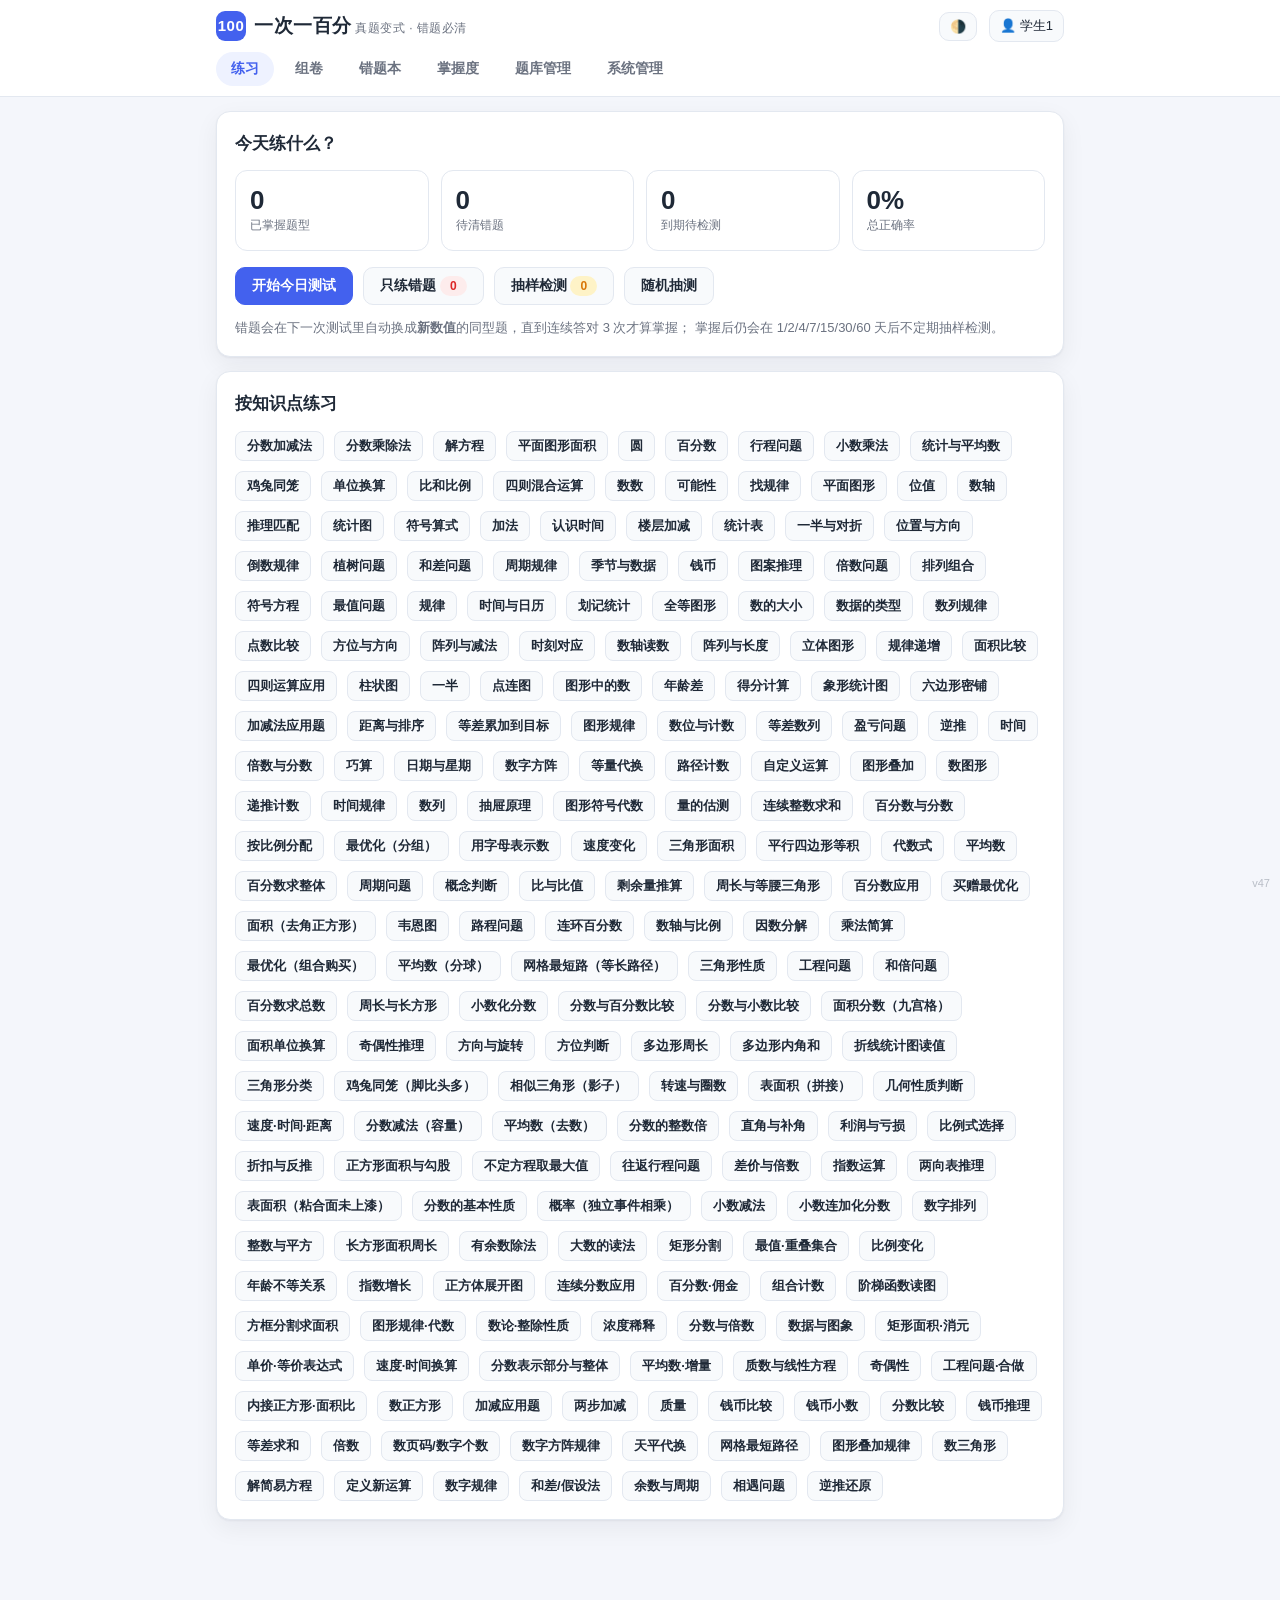
==== index.html @ 098f7a6d "SEAMO错题训练并入 year2数学错题集锦（题号重编 y2wq-17…41）" ====
<!DOCTYPE html>
<html lang="zh-CN" data-theme="light" data-page-node-id="OFaVhF9Np5nEbNMObVmUtT">
<head data-page-node-id="MWLcCZD0G0KjSXNuYNxkWU">
<meta charset="utf-8" data-page-node-id="70XpIUX191wZsXV0q49X1Q">
<meta name="viewport" content="width=device-width, initial-scale=1" data-page-node-id="YOiYPAlVfN2AuKU7HvdbRI">
<title>一次一百分 · 智能练习</title>
<meta name="description" content="真题变式练习：一次一百分，错题自动重练直到完全掌握。" data-page-node-id="g5okAhanJenkZotijUiutE">
<link rel="stylesheet" href="assets/css/style.css?v=34" data-page-node-id="YsWtZzuzABH3sjCBwD4jFR">
</head>
<body data-page-node-id="ZJjBfzddzUbADtt2NuPFm4">

<header class="top" data-page-node-id="2PefMM4KOzeuDDg36AHpd4">
  <div class="top-inner" data-page-node-id="kEPf13MKHE1Qy2r0eWbhqt">
    <div class="brand" data-page-node-id="zGFFP0CjuG8U4jERjOVgZS">
      <span class="logo" data-page-node-id="SEJiED2umHBZrvz08fHtZl">100</span>
      <span data-page-node-id="2bt5jqBZOcQSeHmNYEUVHq">一次一百分<small data-page-node-id="7tGV22JOIyt4ZdniVO7GOt"> 真题变式 · 错题必清</small></span>
    </div>
    <div class="top-spacer" data-page-node-id="bHFlCAcVFb4wV3YQHgIXcW"></div>
    <button class="icon-btn" id="btnTheme" title="切换深浅色" data-page-node-id="ECIeQgUTLL3GfGYqC4PnZW">🌗</button>
    <button class="icon-btn" id="btnWho" title="点击修改姓名" data-page-node-id="UZLjsbv9RUj1yWMvq0Nh3t">👤</button>
  </div>
  <nav class="tabs" id="tabs" data-page-node-id="a810lvbmB2tohHkEAzWesO">
    <button data-view="practice" class="active" data-page-node-id="iDOLlWkJxZDtyvzLDopNng">练习</button>
    <button data-view="paper" data-page-node-id="KLvVzvA29HlvICYXSxRNs1">组卷</button>
    <button data-view="wrong" data-page-node-id="2GCSQhviK67BzfWZl4ogIC">错题本</button>
    <button data-view="stats" data-page-node-id="UF7jD5fe1dqdH1Wpp1zEve">掌握度</button>
    <button data-view="bank" data-page-node-id="bdircwwhSMgdLtBZvHGuYk">题库管理</button>
    <button data-view="manage" data-page-node-id="mgNsysConsoLe0">系统管理</button>
  </nav>
</header>

<div class="wrap" data-page-node-id="0RikpDG4AovCGwfdU1XEB5">

  <!-- ============ 练习 ============ -->
  <section id="view-practice" data-page-node-id="W2IloMb4PppaIZ028GB6L3">
    <div id="pStart" data-page-node-id="t4RR3BddR9yVkqsHCZqYVs">
      <div class="card" data-page-node-id="vmcMkh3Q7LeFWZbAElXJQg">
        <h2 data-page-node-id="5CRtFMzpSwXrlThANVSbC1">今天练什么？</h2>
        <div class="grid" id="pStats" style="margin-bottom:16px" data-page-node-id="OjkVJ97toOGdUFJwEG5PZ1"></div>
        <div class="row" data-page-node-id="LxXpkBKZFqbjMygVoI3MtI">
          <button class="btn primary" data-mode="daily" data-page-node-id="rfgJ8UHSOegx9DjADsCpBA">开始今日测试</button>
          <button class="btn" data-mode="wrong" data-page-node-id="UgKerDjqRicpHcWfMx0XrH">只练错题 <span class="pill wrong" id="wrongCount" data-page-node-id="7nSj1Wizf6Ii6H37ElJJ0y">0</span></button>
          <button class="btn" data-mode="review" data-page-node-id="HZhmFuyg36WXcodokSjEBq">抽样检测 <span class="pill review" id="dueCount" data-page-node-id="YSqxICLe8vDbVw6aHHWBze">0</span></button>
          <button class="btn" data-mode="random" data-page-node-id="ipRvNWIjN5BqSjyOXNuMMG">随机抽测</button>
        </div>
        <p class="small muted" style="margin:12px 0 0" data-page-node-id="p7cD9AOdCMHXPtiTvgKIhZ">
          错题会在下一次测试里自动换成<b data-page-node-id="8yklCOOQCl8dkqRuUDVPuM">新数值</b>的同型题，直到连续答对 <span id="mStreak" data-page-node-id="PvtLmvFyv7qViFM2FZ1FeH">3</span> 次才算掌握；
          掌握后仍会在 1/2/4/7/15/30/60 天后不定期抽样检测。
        </p>
      </div>
      <div class="card" data-page-node-id="OCM4dFztcWp0ltl4xKsGsD">
        <h2 data-page-node-id="fKJbbnUDvtctf5vLVphGLE">按知识点练习</h2>
        <div class="row" id="topicBtns" data-page-node-id="qbgoLGiapdrnHIGFbR3zJL"></div>
      </div>
    </div>

    <div id="pQuiz" class="hidden" data-page-node-id="FQJLnYAqGwVWLKgKm7KwMd">
      <div class="card" data-page-node-id="OXxKHfkZhdQBBoDQ9NCe5T">
        <div class="qhead" data-page-node-id="gqcYwZVrlqadNM23I1fmCF">
          <span class="pill" id="qProgress" data-page-node-id="WXeC1BKOE8ZkXZd7GPVlLR">1 / 10</span>
          <span id="qBadges" data-page-node-id="VKp0JnYxDE8juGo7J2zvLF"></span>
          <span class="spacer" data-page-node-id="yo5ksh7T8RFIBTYGKts5rb"></span>
          <button class="btn sm ghost no-print" id="btnQuit" data-page-node-id="zdJvQunzk3LnFKBZ6VRHqR">结束本轮</button>
        </div>
        <div class="progress-line" style="margin-bottom:14px" data-page-node-id="niqc5dapGQvGzfBmREJf8h"><i id="qBar" data-page-node-id="LOnLiFxevGQJMrqTNppBC7"></i></div>
        <div id="qcard" data-page-node-id="UEbaMXe6vjP2N6Sv9XfKgs"></div>
        <div id="qfb" data-page-node-id="vWVLorfnYwdzUflYTuASum"></div>
      </div>
    </div>

    <div id="pResult" class="hidden" data-page-node-id="0fOjtor10oJcEgYlJmIA8U">
      <div class="card" data-page-node-id="XOB1HO2AIfa07SKzNkEbcz">
        <h2 data-page-node-id="FUuNwbYFxn58l6mp7kQqsJ">本轮成绩</h2>
        <div class="grid" id="rStats" style="margin-bottom:14px" data-page-node-id="TwjtU2kDzc94veVzdyhKU6"></div>
        <div id="rList" data-page-node-id="ohhbAddwtrQZXN4UZXks6X"></div>
        <div class="row" style="margin-top:14px" data-page-node-id="PKH21CGBMGe27HvHnRC4Oo">
          <button class="btn primary" id="btnAgain" data-page-node-id="x1VGSkJwtoGjOLZLD0q7ZX">再来一轮</button>
          <button class="btn" id="btnBackHome" data-page-node-id="AVWYMR0Gh2OJfzYH4AQdlI">返回</button>
          <button class="btn" id="btnSendResult" data-page-node-id="ZbHpJj47FbDXEvD8Q6ZMlA">查看同步码（可选）</button>
        </div>
        <div id="sendBox" class="hidden" style="margin-top:14px;border-top:1px dashed var(--border);padding-top:14px" data-page-node-id="vMwMWGsxTKxuBgFIjgANRy">
          <p class="small muted" data-page-node-id="bzjDcFzFrKMrN1yiFETYDN">复制下面这串<b data-page-node-id="Jcw9EKDy8VDRDGngzCnbm4">同步码</b>发给家长，或在家长端粘贴导入即可。它只包含本次之后变动的部分，重复发送不会出错。</p>
          <textarea id="sendCode" rows="4" style="font-size:12px"></textarea>
          <div class="row" style="margin-top:10px" data-page-node-id="xAYFbSvLLHgnKHrhNISMES">
            <button class="btn primary" id="btnCopyCode" data-page-node-id="MGu0KJTbimLcfkVULV0EX6">复制</button>
            <button class="btn" id="btnMailCode" data-page-node-id="PmK69GmDEbDkCuEehRlceo">发邮件</button>
            <button class="btn" id="btnMailWB">发到邮箱同步（粘回 WorkBuddy 合并）</button>
            <span class="small muted" id="sendInfo" data-page-node-id="yf52OOTSDmSWGtlLYWYeDq"></span>
          </div>
        </div>
      </div>
    </div>
  </section>

  <!-- ============ 组卷 ============ -->
  <section id="view-paper" class="hidden" data-page-node-id="ABV1jYbGXoKbeRLW3ILMDp">
    <div class="card" data-page-node-id="askHi1i28H6v67pZUVhGAq">
      <h2 data-page-node-id="QkyvYIPodeVOAILjJaGyhf">生成一套卷子</h2>
      <p class="small muted" data-page-node-id="itCf2YKzGCyCD13dGcAOmB">同一份真题模板会自动换一套数值，可反复生成同思路的不同卷子。</p>
      <div class="row" style="margin-top:10px" data-page-node-id="SFtjW35WUNoUukVYJtXCKH">
        <label class="small" data-page-node-id="nd7O2AQF23pPWqpKNk3G1K">科目
          <select id="ppSubject" style="min-width:120px" data-page-node-id="NWwv29hx3XyY2EI6SbGQco"></select>
        </label>
        <label class="small" data-page-node-id="JCAFhSA60xxpsSHqJwnUAW">知识点
          <select id="ppTopic" style="min-width:160px" data-page-node-id="y5C1lcbECV16C0iktifFHJ"></select>
        </label>
        <label class="small" data-page-node-id="zpzCXtVtZ7GuuD6gHpCMVb">题量
          <input type="number" id="ppSize" value="10" min="1" max="60" style="max-width:90px" data-page-node-id="V9S6A9FldMQhgePfa4ktKn">
        </label>
        <label class="small" data-page-node-id="p5qQexHiTtGNBk2PO8033b">范围
          <select id="ppScope" style="min-width:130px" data-page-node-id="MMsYv4u64I5RQJcHVZcUd0">
            <option value="all" data-page-node-id="5ukLyNpFvTMD2oC4vpRzHy">全部</option>
            <option value="topic" data-page-node-id="PHjVNRl4oQJEDVnLnLWP59">仅该知识点</option>
            <option value="wrong" data-page-node-id="GEykXu6FmbHpfltj82v7zt">仅错题</option>
            <option value="unmastered" data-page-node-id="UwzxpXyD7nYnfwnoKb2k7i">未掌握</option>
            <option value="new" data-page-node-id="wVEH71DKNyiiobFgw0YoRg">没练过的</option>
          </select>
        </label>
        <label class="small">语言
          <select id="ppLang" style="min-width:110px">
            <option value="orig">原题语言</option>
            <option value="zh">中文</option>
            <option value="en">英文</option>
            <option value="random">中英随机</option>
          </select>
        </label>
        <label class="small" title="勾选后直接出原卷的那道题（固定原题数值、不换数），不再做变式。仅已录入原题数值的真题卷支持（ICAS 2021 / 2022）。" style="cursor:pointer">
          <input type="checkbox" id="ppOriginal" style="width:auto;margin:0 5px 0 0;vertical-align:middle">原题
        </label>
      </div>
      <div class="row" style="margin-top:10px">
        <label class="small" style="cursor:pointer" title="整卷限时：倒计时固定在屏幕底部，上下滚动不影响显示；剩余不足 10% 会温和提醒，时间到自动停止作答并提示交卷。">
          <input type="checkbox" id="ppTimerOn" checked style="width:auto;margin:0 5px 0 0;vertical-align:middle">限时
        </label>
        <label class="small">时长 <input type="number" id="ppTimerMin" min="1" max="300" step="1" style="max-width:90px"> 分钟</label>
        <button type="button" class="btn sm" id="ppTimerReset" title="按试卷的官方限时与本次题量重新折算">按官方折算</button>
        <span class="pill" id="ppTimerTag">—</span>
        <span class="small muted" id="ppTimerSrc"></span>
      </div>
      <p class="small muted" id="ppTimerInfo" style="margin:6px 0 0"></p>
      <fieldset class="srcset" data-page-node-id="Db26QTZwtzdSmqAdE3CpZe">
        <legend data-page-node-id="JuKOOSW1K1bQfeRfGHPIAb">试题来源（可多选；不选 = 全部来源）</legend>
        <div class="row" style="margin-bottom:8px" data-page-node-id="1z4AAOIPcFpMsTIE5x68cB">
          <button type="button" class="btn sm" id="ppSrcAll" data-page-node-id="zAjX7Zvve0ltO8bTFTida3">全选</button>
          <button type="button" class="btn sm" id="ppSrcNone" data-page-node-id="iejYwVYG88tlwZEPsh83cR">清空</button>
          <span class="small muted" id="ppSrcCount" data-page-node-id="UM57SM7xbBRFEIWXtUi1nH"></span>
        </div>
        <div id="ppSources" class="srcbox" data-page-node-id="O3mkWOvP2MHR92GqY4CFzS"></div>
      </fieldset>
      <div class="row" style="margin-top:12px" data-page-node-id="kvT2cmWrYekg607fmUEwMt">
        <button class="btn primary" id="btnGenPaper" data-page-node-id="odfVD9LUpRMyUsMBFYnNE0">生成卷子</button>
        <button class="btn hidden" id="btnPrintPaper" data-page-node-id="qJFvoigTBApY7cG1R8zC4h">打印 / 存为 PDF</button>
        <button class="btn hidden" id="btnSubmitPaper" data-page-node-id="HzFW1YKCdpzD69GjrtNHNG">交卷判分</button>
        <span id="paperMarkInfo" class="small muted" style="margin-left:10px"></span>
      </div>
    </div>
    <div id="paperArea" data-page-node-id="KTGpQkxqxbJZb6tPI3yuH6"></div>
  </section>

  <!-- ============ 错题本 ============ -->
  <section id="view-wrong" class="hidden" data-page-node-id="XXsCWkTIbml8D5D8pgh5PB">
    <div class="card" data-page-node-id="fPLGTHjEtd4uLyp7po38Tz">
      <h2 data-page-node-id="CawmeOcFH9kirskBeXdRlC">错题本</h2>
      <p class="small muted" data-page-node-id="smGE4r4z38lGbagl58YgJC">这里的题型会在下次测试里带着<b data-page-node-id="WbAU4ivpeSSUhhAXdQNPiv">新数值</b>重新出现，直到彻底掌握。每次答错都会把<b>当时那道原题</b>留在这里，同型的不同数值归到同一道题下面。</p>
      <div class="row" style="margin:10px 0 4px">
        <button class="btn primary" id="btnWrongPaper">📝 生成错题卷（≥10 题，变式充数）</button>
        <span class="small muted">错题不够 10 道会自动用同型变式补齐，计入统计。</span>
      </div>
      <div id="wrongList" style="margin-top:12px" data-page-node-id="KgFyHkFGu5AMEc6CGo3eyK"></div>
    </div>
  </section>

  <!-- ============ 掌握度 ============ -->
  <section id="view-stats" class="hidden" data-page-node-id="btwDTSjyuTBKhYb4wrZKc7">
    <div class="card" data-page-node-id="eCrJsMJCOuCfIx94bEK7bK">
      <h2 data-page-node-id="xfX1YtBQhDnETouKg4MG0w">掌握度总览</h2>
      <div class="grid" id="sStats" data-page-node-id="bLzPB4cRocDgEemLVU2W8p"></div>
    </div>
    <div class="card" data-page-node-id="U7kgzukSBcxPGgBBTuVddz">
      <h2 data-page-node-id="GbdxACGoo6uyUbQzGYDMKE">各知识点掌握情况</h2>
      <div id="sTopics" data-page-node-id="BF8KigQC98fe41iDZPjYMH"></div>
    </div>
    <div class="card" data-page-node-id="RsnSr2aY9OEpBZLpKtt9BS">
      <h2 data-page-node-id="UXMtJLML2Y35OewlE21wy5">最近作答</h2>
      <div id="sHistory" style="max-height:420px;overflow:auto" data-page-node-id="Klx94XlBV45XIACMmv6dEi"></div>
    </div>
  </section>

  <!-- ============ 题库管理（放大） ============ -->
  <section id="view-bank" class="hidden">
    <div class="card bank-card">
      <div class="bank-head">
        <h2>题库管理</h2>
        <button class="btn sm" id="btnBankReload">重新加载</button>
      </div>
      <p class="small muted" id="bankInfo"></p>
      <div class="row" style="margin:10px 0 4px">
        <input type="search" id="bankSearch" placeholder="搜索题号 / 标题 / 知识点 / id，例如 Q9、数轴、seamo" autocomplete="off">
        <button type="button" class="btn sm" id="bankSearchClear">清空</button>
      </div>
      <div id="bankStats"></div>
      <fieldset class="srcset">
        <legend>试题来源（可多选；不选 = 全部）</legend>
        <div class="row" style="margin-bottom:8px">
          <button type="button" class="btn sm" id="bankSrcAll">全选</button>
          <button type="button" class="btn sm" id="bankSrcNone">清空</button>
          <span class="small muted" id="bankSrcCount"></span>
        </div>
        <div id="bankSrcBox" class="srcbox"></div>
      </fieldset>
      <div id="bankList" class="bank-list"></div>
    </div>
  </section>

  <!-- ============ 系统管理（单开界面） ============ -->
  <section id="view-manage" class="hidden">
    <div class="card">
      <h2>导入新题（WorkBuddy 生成）</h2>
      <p class="small muted">把 WorkBuddy 从真题图片识别后生成的 JSON 粘进来即可，题会保存在本机；同时建议把它提交进 <code>data/question-bank.json</code> 以便所有设备都能用。</p>
      <textarea id="bankInput" rows="8" placeholder='{"templates":[ { "id":"...", ... } ]}  或直接粘贴一个模板对象 / 模板数组'></textarea>
      <div class="row" style="margin-top:10px">
        <button class="btn primary" id="btnImport">导入到本机题库</button>
        <button class="btn" id="btnImportFile">从文件导入</button>
        <input type="file" id="fileInput" accept=".json,.txt" class="hidden">
      </div>
      <div id="importMsg" class="small" style="margin-top:8px"></div>
    </div>

    <div class="card">
      <h2>数据备份</h2>
      <p class="small muted">所有学习数据只保存在这台设备的浏览器里。换设备或清缓存前请先导出。</p>
      <div class="row" style="margin-top:10px">
        <button class="btn" id="btnExport">导出全部数据</button>
        <button class="btn" id="btnExportFile">下载为文件</button>
        <button class="btn" id="btnImportAll">导入备份</button>
        <button class="btn" id="btnExportBank">导出当前题库 JSON</button>
      </div>
      <textarea id="ioBox" rows="6" class="hidden" style="margin-top:10px"></textarea>
      <div class="row hidden" id="ioRow" style="margin-top:10px">
        <button class="btn primary" id="btnDoImportAll">确认导入</button>
        <button class="btn" id="btnCancelImport">取消</button>
      </div>
    </div>

    <div class="card">
      <h2>练习设置</h2>
      <div class="row">
        <label class="small">每次题量 <input type="number" id="setSize" min="3" max="50" style="max-width:90px"></label>
        <label class="small">每次新题型 <input type="number" id="setNew" min="0" max="20" style="max-width:90px"></label>
        <label class="small">连续答对几次算掌握 <input type="number" id="setStreak" min="2" max="6" style="max-width:90px"></label>
        <label class="small">错题需答对几次移出 <input type="number" id="setNeed" min="1" max="5" style="max-width:90px"></label>
        <label class="small"><input type="checkbox" id="setRetry" style="width:auto"> 错题当场换数重练</label>
      </div>
      <div class="row" style="margin-top:12px">
        <button class="btn primary" id="btnSaveSet">保存设置</button>
        <span class="spacer"></span>
        <button class="btn" id="btnResetProg">清空学习进度</button>
        <button class="btn" id="btnWipe">清空全部数据</button>
      </div>
    </div>

    <div class="card">
      <h2>使用说明</h2>
      <ul class="small muted" style="line-height:1.9;padding-left:20px">
        <li>学生端只做练习；家长/老师可在「掌握度」看正确率与薄弱知识点。</li>
        <li>新题由 WorkBuddy 从真题图片识别后生成模板，模板里只写「变量范围 + 答案公式」，每次出卷自动换数。</li>
        <li>判分支持整数、小数、分数（<code>3/4</code> 或 <code>0.75</code> 都算对）、带单位（<code>12米</code>）、百分数、选择题、填空文字。</li>
        <li>快捷键：<kbd>Enter</kbd> 提交答案，<kbd>Ctrl</kbd>+<kbd>Enter</kbd> 下一题。</li>
      </ul>
    </div>
  </section>

</div>

<!-- ============ 学生管理弹层 ============ -->
<div class="modal-mask hidden" id="studentMask">
  <div class="modal" role="dialog" aria-label="学生管理">
    <div class="modal-head">
      <h3>学生</h3>
      <button class="icon-btn" id="btnStudentClose" title="关闭">✕</button>
    </div>
    <div id="studentList"></div>
    <div class="row" style="margin-top:14px">
      <input type="text" id="newStudentName" placeholder="新学生姓名" style="max-width:200px" />
      <button class="btn primary sm" id="btnAddStudent">添加学生</button>
    </div>
    <p class="small muted" style="margin:10px 0 0">各自进度独立保存，互不影响；云端按姓名对应的编号分文件存放。</p>
  </div>
</div>

<!-- ============ 限时倒计时（position:fixed 底栏，上下滚动不影响显示） ============ -->
<div class="timer-bar hidden" id="paperTimer" role="timer" aria-live="polite">
  <i class="tprog" id="timerProg"></i>
  <span class="tclock"><span class="ticon" aria-hidden="true">⏱</span><b class="clock" id="timerClock">--:--</b></span>
  <span class="tmsg small" id="timerMsg"></span>
  <span class="spacer"></span>
  <span class="tinfo small muted" id="timerInfo"></span>
  <button class="btn sm primary" id="btnTimerSubmit">交卷</button>
</div>

<!-- ============ 时间到提示（自动停止作答后弹出） ============ -->
<div class="modal-mask hidden" id="timeUpMask">
  <div class="modal" role="dialog" aria-label="答题时间到">
    <div class="modal-head">
      <h3>⏱ 时间到</h3>
    </div>
    <p class="small" id="timeUpText">本卷限时已用完，已自动停止作答（答案不能再修改）。</p>
    <div class="row" style="margin-top:14px">
      <button class="btn primary" id="btnTimeUpSubmit">立即交卷判分</button>
      <button class="btn" id="btnTimeUpLater">先不交，只读检查</button>
    </div>
    <p class="small muted" style="margin:10px 0 0">「只读检查」只关掉这个提示，答案仍然锁定；检查好了点页面上（或底部计时条上）的「交卷」。</p>
  </div>
</div>

<div class="toast" id="toast" data-page-node-id="UIgf4ShTftoxqVIb9JumWT"></div>

<script src="assets/js/expr.js?v=27"></script>
<script src="assets/js/diagrams.js?v=41"></script>
<script src="assets/js/generator.js?v=29"></script>
<script src="assets/js/grader.js?v=27"></script>
<script src="assets/js/sync.js?v=29"></script>
<script src="assets/js/papers.js?v=1"></script>
<script src="assets/js/store.js?v=32"></script>
<script src="assets/js/srs.js?v=30"></script>
<script src="assets/js/app.js?v=47"></script>

<!-- 页脚版本徽标：自动读取 app.js 的 ?v= 参数，方便确认浏览器实际运行的代码版本 -->
<div id="verBadge" style="position:fixed;right:10px;bottom:8px;font-size:11px;color:#b9bec7;pointer-events:none;z-index:9"></div>
<script>
(function () {
  var s = document.querySelector('script[src*="app.js?v="]');
  var m = s && s.src.match(/v=(\d+)/);
  var el = document.getElementById('verBadge');
  if (el) el.textContent = 'v' + (m ? m[1] : '?');
})();
</script>
</body>
</html>
---- assets/css/style.css ----
/* ===== 一次一百分 · 样式 ===== */
:root {
  --bg: #f4f6fb;
  --surface: #ffffff;
  --surface-2: #f8fafc;
  --border: #e3e8f0;
  --text: #1f2937;
  --muted: #6b7280;
  --brand: #4361ee;
  --brand-soft: #eef2ff;
  --ok: #16a34a;
  --ok-soft: #e8f7ee;
  --bad: #dc2626;
  --bad-soft: #fdecec;
  --warn: #d97706;
  --warn-soft: #fef3c7;
  --radius: 14px;
  --shadow: 0 1px 2px rgba(16,24,40,.05), 0 8px 24px rgba(16,24,40,.06);
}
[data-theme="dark"] {
  --bg: #0f1420;
  --surface: #171d2b;
  --surface-2: #1e2536;
  --border: #2a3245;
  --text: #e6eaf2;
  --muted: #97a1b5;
  --brand: #7c92ff;
  --brand-soft: #232b45;
  --ok: #4ade80;
  --ok-soft: #16301f;
  --bad: #f87171;
  --bad-soft: #3a1c1c;
  --warn: #fbbf24;
  --warn-soft: #3a2d10;
  --shadow: 0 1px 2px rgba(0,0,0,.3), 0 8px 24px rgba(0,0,0,.35);
}

* { box-sizing: border-box; }
html, body { margin: 0; padding: 0; }
body {
  background: var(--bg);
  color: var(--text);
  font-family: -apple-system, BlinkMacSystemFont, "Segoe UI", "PingFang SC", "Hiragino Sans GB", "Microsoft YaHei", sans-serif;
  font-size: 16px; line-height: 1.65;
  -webkit-font-smoothing: antialiased;
}
.wrap { max-width: 880px; margin: 0 auto; padding: 0 16px 80px; }
.wrap-wide { max-width: 1120px; }

/* ---------- Header ---------- */
header.top {
  background: var(--surface);
  border-bottom: 1px solid var(--border);
  position: sticky; top: 0; z-index: 30;
}
.top-inner { max-width: 880px; margin: 0 auto; padding: 10px 16px; display: flex; align-items: center; gap: 12px; }
.brand { font-weight: 800; font-size: 19px; letter-spacing: .5px; display: flex; align-items: center; gap: 8px; }
.brand .logo {
  width: 30px; height: 30px; border-radius: 9px; background: var(--brand); color: #fff;
  display: grid; place-items: center; font-size: 15px; font-weight: 800;
}
.brand small { font-weight: 500; font-size: 12px; color: var(--muted); }
.top-spacer { flex: 1; }
.icon-btn {
  border: 1px solid var(--border); background: var(--surface-2); color: var(--text);
  border-radius: 10px; padding: 6px 10px; cursor: pointer; font-size: 13px;
}
.icon-btn:hover { border-color: var(--brand); }

nav.tabs { max-width: 880px; margin: 0 auto; padding: 0 16px 10px; display: flex; gap: 6px; flex-wrap: wrap; }
nav.tabs button {
  border: 1px solid transparent; background: transparent; color: var(--muted);
  padding: 7px 14px; border-radius: 999px; cursor: pointer; font-size: 14px; font-weight: 600;
}
nav.tabs button:hover { color: var(--text); }
nav.tabs button.active { background: var(--brand-soft); color: var(--brand); border-color: transparent; }

/* ---------- Cards ---------- */
.card {
  background: var(--surface); border: 1px solid var(--border); border-radius: var(--radius);
  padding: 18px; box-shadow: var(--shadow); margin-top: 14px;
}
.card h2 { margin: 0 0 12px; font-size: 17px; }
.card h3 { margin: 16px 0 8px; font-size: 15px; }
.muted { color: var(--muted); }
.small { font-size: 13px; }
.row { display: flex; gap: 10px; align-items: center; flex-wrap: wrap; }
.spacer { flex: 1; }

button.btn {
  border: 1px solid var(--border); background: var(--surface-2); color: var(--text);
  padding: 9px 16px; border-radius: 10px; cursor: pointer; font-size: 14px; font-weight: 600;
}
button.btn:hover { border-color: var(--brand); }
button.btn.primary { background: var(--brand); color: #fff; border-color: var(--brand); }
button.btn.primary:hover { filter: brightness(1.08); }
button.btn.ghost { background: transparent; }
button.btn:disabled { opacity: .45; cursor: not-allowed; }
button.btn.sm { padding: 5px 11px; font-size: 13px; border-radius: 8px; }

input[type=text], input[type=number], textarea, select {
  border: 1px solid var(--border); background: var(--surface-2); color: var(--text);
  border-radius: 10px; padding: 10px 12px; font-size: 15px; font-family: inherit; width: 100%;
}
input:focus, textarea:focus, select:focus { outline: 2px solid var(--brand-soft); border-color: var(--brand); }
textarea { font-family: ui-monospace, SFMono-Regular, Consolas, monospace; font-size: 13px; line-height: 1.5; }

/* ---------- 题目 ---------- */
.qhead { display: flex; align-items: center; gap: 8px; margin-bottom: 10px; flex-wrap: wrap; }
.pill {
  font-size: 12px; padding: 2px 9px; border-radius: 999px; background: var(--surface-2);
  border: 1px solid var(--border); color: var(--muted); font-weight: 600;
}
.pill.wrong { background: var(--bad-soft); color: var(--bad); border-color: transparent; }
.pill.new { background: var(--brand-soft); color: var(--brand); border-color: transparent; }
.pill.review { background: var(--warn-soft); color: var(--warn); border-color: transparent; }
.pill.ok { background: var(--ok-soft); color: var(--ok); border-color: transparent; }

/* ---- 题头锁定：往下拉看选项/解析时题干常驻，滚到下一题自动让位 ---- */
/* --hold-top 由 JS 写入（吸顶导航的真实高度），保证题干停在导航下方而不是被盖住 */
.qhold { position: relative; }
.qhold .stem { margin: 0 0 8px; }
.qhold-stem { padding: 2px 0 6px; }
.qhold.hold-all,
.qhold.hold-stem .qhold-stem {
  position: sticky; top: var(--hold-top, 0px); z-index: 20;
  background: var(--surface);
}
.qhold.hold-all { padding: 2px 0 6px; }
/* 只有真粘住时才亮出分隔线（.stuck 由交叉观察器打上） */
.qhold.hold-all.stuck,
.qhold.hold-stem.stuck .qhold-stem {
  box-shadow: inset 0 -1px 0 var(--border), 0 12px 16px -14px rgba(16, 24, 40, .55);
}
[data-theme="dark"] .qhold.hold-all.stuck,
[data-theme="dark"] .qhold.hold-stem.stuck .qhold-stem {
  box-shadow: inset 0 -1px 0 var(--border), 0 12px 16px -14px rgba(0, 0, 0, .85);
}
/* 哨兵：1px 高、净占位 0，用来判断题头是否已经粘住 */
.hold-sentinel { display: block; height: 1px; margin-bottom: -1px; visibility: hidden; }
/* 组卷模式：题干带底色（做过标记的题底色是暖黄），粘住时保持一致不穿帮 */
.paper-q .qhold { background: var(--surface); }
.paper-q.marked .qhold,
.paper-q.marked .qhold-stem { background: var(--warn-soft); }
/* 把题头「可粘范围」从 #qcard 延伸到整张题目卡（含下方的反馈/解析），
   这样滚下去看解析时题干也还在；老浏览器不支持则自然退回原行为 */
@supports (display: contents) { #qcard { display: contents; } }

.stem { font-size: 20px; line-height: 1.9; margin: 6px 0 18px; }
.stem .blank {
  display: inline-block; min-width: 70px; border-bottom: 2px solid var(--brand);
  text-align: center; margin: 0 4px;
}
.frac { display: inline-flex; flex-direction: column; vertical-align: middle; text-align: center; margin: 0 4px; font-size: .86em; line-height: 1.15; }
.frac .num { border-bottom: 1.5px solid currentColor; padding: 0 4px; }
.frac .den { padding: 0 4px; }

.answer-box { display: flex; gap: 10px; align-items: center; }
.answer-box input { max-width: 260px; font-size: 18px; text-align: center; }
.unit { color: var(--muted); font-size: 15px; }

.opts { display: grid; gap: 8px; margin: 10px 0 16px; }
.opt {
  border: 1px solid var(--border); background: var(--surface-2); border-radius: 10px;
  padding: 10px 14px; cursor: pointer; display: flex; gap: 10px; align-items: center; font-size: 16px;
}
.opt:hover { border-color: var(--brand); }
.opt.sel { border-color: var(--brand); background: var(--brand-soft); }
.opt .k { font-weight: 700; color: var(--muted); min-width: 20px; }
.opt.sel .k { color: var(--brand); }
.opt.correct { border-color: var(--ok); background: var(--ok-soft); }
.opt.wrongsel { border-color: var(--bad); background: var(--bad-soft); }

.feedback { border-radius: 12px; padding: 14px 16px; margin-top: 16px; }
.feedback.ok { background: var(--ok-soft); border: 1px solid transparent; }
.feedback.bad { background: var(--bad-soft); border: 1px solid transparent; }
.feedback .title { font-weight: 800; margin-bottom: 6px; }
.feedback.ok .title { color: var(--ok); }
.feedback.bad .title { color: var(--bad); }
.feedback .kv { display: flex; gap: 18px; flex-wrap: wrap; font-size: 14px; margin-bottom: 8px; }
.feedback .kv b { font-weight: 700; }
.solution {
  background: var(--surface); border: 1px dashed var(--border); border-radius: 10px;
  padding: 12px 14px; margin-top: 10px; font-size: 15px; line-height: 1.9;
}

.progress-line { height: 8px; background: var(--surface-2); border-radius: 999px; overflow: hidden; border: 1px solid var(--border); }
.progress-line > i { display: block; height: 100%; background: var(--brand); width: 0; transition: width .3s; }

/* ---------- 统计 ---------- */
.grid { display: grid; gap: 12px; grid-template-columns: repeat(auto-fit, minmax(140px, 1fr)); }
.stat { background: var(--surface); border: 1px solid var(--border); border-radius: 12px; padding: 14px; }
.stat .n { font-size: 26px; font-weight: 800; line-height: 1.2; }
.stat .l { font-size: 12px; color: var(--muted); }

table.tbl { width: 100%; border-collapse: collapse; font-size: 14px; }
table.tbl th, table.tbl td { padding: 8px 10px; border-bottom: 1px solid var(--border); text-align: left; }
table.tbl th { color: var(--muted); font-weight: 600; font-size: 12px; }
table.tbl tr:last-child td { border-bottom: none; }

.bar { height: 8px; border-radius: 999px; background: var(--surface-2); overflow: hidden; min-width: 90px; border: 1px solid var(--border); }
.bar > i { display: block; height: 100%; background: var(--ok); }

/* ---------- 组卷 ---------- */
.srcset { border: 1px solid var(--border); border-radius: 12px; padding: 10px 14px; margin: 12px 0 0; }
.srcset legend { font-size: 13px; color: var(--muted); padding: 0 6px; }
.srcbox {
  display: grid; grid-template-columns: repeat(auto-fill, minmax(220px, 1fr));
  gap: 5px 14px; max-height: 170px; overflow: auto; padding: 4px 2px 2px;
}
.srcitem { display: flex; align-items: center; gap: 7px; font-size: 13px; cursor: pointer; line-height: 1.5; }
.srcitem input { width: auto; margin: 0; }
.paper-q { border-top: 1px dashed var(--border); padding: 14px 0; }
.paper-q:first-child { border-top: none; }
.paper-q .no { font-weight: 700; color: var(--brand); margin-right: 6px; }
.paper-q.marked { border-left: 4px solid var(--warn); padding-left: 12px; background: var(--warn-soft); border-radius: 0 10px 10px 0; }
.paper-q.flash { animation: a1mFlash 1.2s ease; }
@keyframes a1mFlash { 0%,100% { background: var(--warn-soft); } 30% { background: var(--warn); } }
.markbtn { margin-left: 10px; font-size: 12px; padding: 2px 10px; border: 1px solid var(--border); background: var(--surface); color: var(--muted); border-radius: 999px; cursor: pointer; vertical-align: middle; }
.markbtn:hover { border-color: var(--warn); }
.markbtn.on { background: var(--warn); border-color: var(--warn); color: #1f1300; font-weight: 600; }
.paper-img { margin: 8px 0 12px; }
.paper-img img { max-width: 100%; border: 1px solid var(--border); border-radius: 10px; }
.diagram-wrap { margin: 10px 0 16px; padding: 12px; background: var(--surface-2); border: 1px solid var(--border); border-radius: 12px; }
.diagram { display: block; width: 100%; max-width: 480px; height: auto; margin: 0 auto; }
.opt .opt-svg { display: block; margin: 8px 0 2px; background: var(--surface-2); border: 1px solid var(--border); border-radius: 10px; padding: 6px; }
.opt .opt-svg .diagram { max-width: 260px; }

/* ---------- 连线配对题（match） ---------- */
.match-wrap { position: relative; display: flex; gap: 56px; align-items: stretch; justify-content: center; margin: 12px 0 16px; padding: 8px 0; }
.match-col { display: flex; flex-direction: column; gap: 14px; justify-content: center; }
.match-col.match-L { align-items: flex-end; }
.match-col.match-R { align-items: flex-start; }
.mitem {
  border: 1px solid var(--border); background: var(--surface-2); border-radius: 12px;
  padding: 8px; cursor: pointer; display: flex; align-items: center; justify-content: center;
  transition: border-color .15s, background .15s, box-shadow .15s; min-width: 120px;
}
.mitem .diagram { max-width: 160px; margin: 0; }
.mitem:hover { border-color: var(--brand); }
.mitem.pend { border-color: var(--brand); background: var(--brand-soft); box-shadow: 0 0 0 3px var(--brand-soft); }
.mitem.conn { border-color: var(--ok); background: var(--ok-soft); }
.match-lines { position: absolute; inset: 0; width: 100%; height: 100%; pointer-events: none; overflow: visible; }

.hidden { display: none !important; }
.center { text-align: center; }
.toast {
  position: fixed; left: 50%; bottom: 28px; transform: translateX(-50%) translateY(20px);
  background: #111827; color: #fff; padding: 10px 18px; border-radius: 999px; font-size: 14px;
  opacity: 0; pointer-events: none; transition: .25s; z-index: 99;
}
.toast.show { opacity: 1; transform: translateX(-50%) translateY(0); }

/* ---------- 限时倒计时：固定底栏（position:fixed ⇒ 上下滚动始终可见，不随文档滚走） ---------- */
.timer-bar {
  position: fixed; left: 0; right: 0; bottom: 0; z-index: 45;
  display: flex; align-items: center; gap: 10px; flex-wrap: wrap;
  padding: 8px 14px calc(8px + env(safe-area-inset-bottom, 0px));
  background: var(--surface); border-top: 2px solid var(--brand);
  box-shadow: 0 -2px 14px rgba(16, 24, 40, .10);
  font-variant-numeric: tabular-nums;
}
.timer-bar .tclock { display: flex; align-items: center; gap: 6px; }
.timer-bar .ticon { font-size: 16px; }
.timer-bar .clock { font-size: 22px; font-weight: 800; letter-spacing: .5px; color: var(--brand); line-height: 1.2; }
.timer-bar .tmsg { color: var(--muted); }
.timer-bar .tinfo { max-width: 42%; overflow: hidden; text-overflow: ellipsis; white-space: nowrap; }
.timer-bar .tprog {
  position: absolute; left: 0; top: -2px; height: 2px; width: 0;
  background: var(--brand); transition: width .5s linear;
}
/* 剩余不足 10%：温和提醒（换暖色 + 轻脉动，不弹窗、不打断） */
.timer-bar.warn { border-top-color: var(--warn); background: var(--warn-soft); }
.timer-bar.warn .clock { color: var(--warn); animation: tpulse 1.8s ease-in-out infinite; }
.timer-bar.warn .tprog { background: var(--warn); }
.timer-bar.warn .tmsg { color: var(--warn); font-weight: 600; }
/* 时间到：红色 + 锁定 */
.timer-bar.over { border-top-color: var(--bad); background: var(--bad-soft); }
.timer-bar.over .clock { color: var(--bad); animation: none; }
.timer-bar.over .tprog { background: var(--bad); }
.timer-bar.over .tmsg { color: var(--bad); font-weight: 700; }
@keyframes tpulse { 0%, 100% { opacity: 1; } 50% { opacity: .55; } }
/* 底栏占位：别让固定条遮住最后一题的选项/按钮 */
body.has-timer { padding-bottom: 68px; }
body.has-timer .toast { bottom: 88px; }
/* 锁定态（时间到之后）：整卷答案不可再改 */
.paper-locked .pinput, .paper-locked .markbtn,
.paper-locked .opt, .paper-locked .mitem { opacity: .7; pointer-events: none !important; cursor: default; }

kbd { background: var(--surface-2); border: 1px solid var(--border); border-bottom-width: 2px;
  border-radius: 6px; padding: 1px 6px; font-size: 12px; font-family: inherit; }

.list-item { border: 1px solid var(--border); border-radius: 12px; padding: 12px 14px; margin-bottom: 10px; background: var(--surface); }
.list-item .t { font-weight: 600; margin-bottom: 4px; }

/* ---------- 题库/系统管理：加宽 + 放大 ---------- */
body.view-wide .wrap,
body.view-wide nav.tabs,
body.view-wide .top-inner { max-width: 1120px; }

.bank-card { padding: 22px 24px; }
.bank-card h2 { font-size: 22px; margin-bottom: 4px; }
.bank-head { display: flex; align-items: center; justify-content: space-between; gap: 12px; }
.bank-list { margin-top: 16px; max-height: 82vh; overflow: auto; padding-right: 6px; }

/* ---------- 学生管理弹层 ---------- */
.modal-mask {
  position: fixed; inset: 0; z-index: 60;
  background: rgba(15, 20, 32, .45);
  display: flex; align-items: center; justify-content: center; padding: 16px;
}
.modal {
  width: 100%; max-width: 420px; background: var(--surface);
  border: 1px solid var(--border); border-radius: var(--radius);
  box-shadow: var(--shadow); padding: 18px;
}
.modal-head { display: flex; align-items: center; justify-content: space-between; margin-bottom: 12px; }
.modal-head h3 { margin: 0; font-size: 17px; }
#studentList .list-item:last-child { margin-bottom: 0; }
#studentList .row { gap: 8px; }

fieldset { border: 1px solid var(--border); border-radius: 12px; padding: 12px 14px; margin: 0 0 12px; }
legend { font-size: 13px; color: var(--muted); padding: 0 6px; }

/* ---------- 题目反馈（bug 上报） ---------- */
.qbug { margin-top: 12px; }
.bugbtn {
  border: 1px solid var(--warn); background: var(--warn-soft); color: var(--warn);
  border-radius: 999px; padding: 4px 12px; font-size: 12px; font-weight: 600; cursor: pointer;
}
.bugbtn:hover { filter: brightness(1.05); border-color: var(--warn); }
.bugbox {
  margin-top: 10px; padding: 12px; border: 1px solid var(--border);
  border-radius: 12px; background: var(--surface-2);
}
.bugbox .bugta { min-height: 70px; resize: vertical; }
.bugbox .row { margin-top: 10px; }
.bugsend { background: var(--warn); color: #1f1300; border-color: var(--warn); }
.bugsend:hover { filter: brightness(1.05); }

/* ---------- 打印 ---------- */
@media print {
  header.top, nav.tabs, .no-print, .feedback, .answer-box input, .qbug, .timer-bar { display: none !important; }
  /* 纸上不需要粘住的题头 */
  .qhold.hold-all, .qhold.hold-stem .qhold-stem { position: static !important; box-shadow: none !important; }
  .hold-sentinel { display: none !important; }
  body { background: #fff; color: #000; }
  .card { box-shadow: none; border: 1px solid #ccc; page-break-inside: avoid; }
  .paper-q { page-break-inside: avoid; }
  .print-only { display: block !important; }
}
.print-only { display: none; }

/* ---------- 题库管理：整卷归档页风格的题卡（bk- 前缀，避免与练习界面的 .opts/.opt 撞车） ---------- */
#bankSearch { flex: 1; min-width: 180px; }
.bk-statgrid { display: grid; grid-template-columns: repeat(auto-fit, minmax(92px, 1fr)); gap: 8px; margin: 10px 0; }
.bk-stat {
  background: var(--surface-2); border: 1px solid var(--border); border-radius: 10px;
  padding: 8px 10px; text-align: center;
}
.bk-stat span { display: block; font-size: 11px; color: var(--muted); }
.bk-stat b { font-size: 19px; line-height: 1.3; }

.bk-card {
  border: 1px solid var(--border); border-radius: 12px; padding: 14px 16px;
  margin-bottom: 12px; background: var(--surface);
}
.bk-head {
  display: flex; flex-wrap: wrap; align-items: baseline; gap: 8px;
  border-bottom: 1px dashed var(--border); padding-bottom: 8px; margin-bottom: 10px;
}
.bk-no { font-weight: 800; font-size: 17px; color: var(--brand); letter-spacing: .5px; }
.bk-no.bk-nox { color: var(--muted); font-weight: 600; font-size: 15px; }
.bk-topic { font-size: 12px; background: var(--brand-soft); color: var(--brand); border-radius: 999px; padding: 2px 10px; white-space: nowrap; }
.bk-title { font-size: 14px; font-weight: 600; }
.bk-meta { font-size: 12px; color: var(--muted); margin-left: auto; }
.bk-state { display: flex; align-items: center; gap: 6px; flex-wrap: wrap; }

.bk-stem { margin: 0 0 8px; font-size: 15px; }
.bk-tag {
  display: inline-block; font-size: 10px; font-weight: 700; color: #fff; background: var(--muted);
  border-radius: 4px; padding: 1px 5px; margin-right: 8px; vertical-align: 2px;
}
.bk-stem.bk-zh { color: var(--text); background: var(--surface-2); border-left: 3px solid var(--border); padding: 6px 10px; border-radius: 0 6px 6px 0; }

.bk-fig { margin: 10px 0; text-align: center; }
.bk-fig svg { max-width: 100%; height: auto; }

.bk-opts { display: grid; grid-template-columns: repeat(auto-fit, minmax(150px, 1fr)); gap: 6px; margin: 10px 0; }
.bk-opts-svg { grid-template-columns: repeat(auto-fit, minmax(118px, 1fr)); }
.bk-opt {
  display: flex; align-items: center; gap: 8px; min-width: 0;
  border: 1px solid var(--border); border-radius: 8px; padding: 6px 10px;
  font-size: 14px; background: var(--surface-2);
}
.bk-opt b { font-size: 12px; color: var(--muted); flex: none; }
.bk-optxt { min-width: 0; }
.bk-opt.hit { background: var(--ok-soft); border-color: var(--ok); }
.bk-opt.hit b { color: var(--ok); }
.bk-tick { color: var(--ok); font-weight: 800; margin-left: auto; flex: none; }
.bk-optsvg { display: block; min-width: 0; }
.bk-optsvg svg { max-width: 100%; height: auto; display: block; }

.bk-match { display: grid; grid-template-columns: 1fr 1fr; gap: 12px; margin: 10px 0; }
.bk-matchh { font-size: 12px; font-weight: 700; color: var(--muted); margin-bottom: 6px; }
.bk-matchitem { display: flex; align-items: center; gap: 8px; border: 1px solid var(--border); border-radius: 8px; padding: 5px 8px; margin-bottom: 5px; background: var(--surface-2); }
.bk-matchitem svg { max-width: 90px; height: auto; }

.bk-ans { font-size: 14px; margin: 8px 0 0; }
.bk-ans b { color: var(--ok); }
.bk-sol { border-top: 1px dashed var(--border); padding-top: 8px; margin-top: 10px; }
.bk-sol summary { cursor: pointer; font-size: 13px; color: var(--brand); font-weight: 600; outline: none; }
.bk-solbody { font-size: 14px; margin-top: 8px; }
.bk-flag {
  font-size: 13px; color: var(--warn); background: var(--warn-soft);
  border: 1px dashed var(--warn); border-radius: 8px; padding: 6px 10px; margin: 8px 0;
}

.bk-v { padding-top: 2px; }
.bk-var > .bk-v + .bk-v { border-top: 1px dashed var(--border); margin-top: 12px; padding-top: 12px; }
.bk-varhead { font-size: 12px; font-weight: 700; color: var(--muted); letter-spacing: .5px; margin: 0 0 6px; }

.bk-tpl { border-top: 1px dashed var(--border); padding-top: 8px; margin-top: 10px; }
.bk-tpl > summary { cursor: pointer; font-size: 13px; color: var(--brand); font-weight: 600; outline: none; }
.bk-tplbody { margin-top: 10px; background: var(--surface-2); border: 1px solid var(--border); border-radius: 10px; padding: 10px 12px; font-size: 13px; }

/* 错题本：浏览之前错误版本时，旧版本之间加间隔 */
.wrong-prev-item { margin: 10px 0; }
.wrong-prev-item + .wrong-prev-item { border-top: 1px dashed var(--border); padding-top: 10px; }
.wrong-card.bk-card { border-color: var(--bad-soft); }
.wrong-card .bk-head { background: var(--bad-soft); }
.bk-sub { font-weight: 700; font-size: 12px; color: var(--muted); margin: 10px 0 4px; }
.bk-ul { margin: 4px 0; padding-left: 20px; }
.bk-ul li { font-size: 12.5px; }
.bk-origwrap { margin-bottom: 10px; }
.bk-origimg { display: block; max-width: 100%; height: auto; border: 1px solid var(--border); border-radius: 8px; background: #fff; }

.bk-actions { margin-top: 10px; flex-wrap: wrap; align-items: center; }
.bk-actions .spacer { flex: 1 1 auto; }

@media (max-width: 640px) {
  .bk-match { grid-template-columns: 1fr; }
  .bk-head .bk-meta { margin-left: 0; flex-basis: 100%; }
}
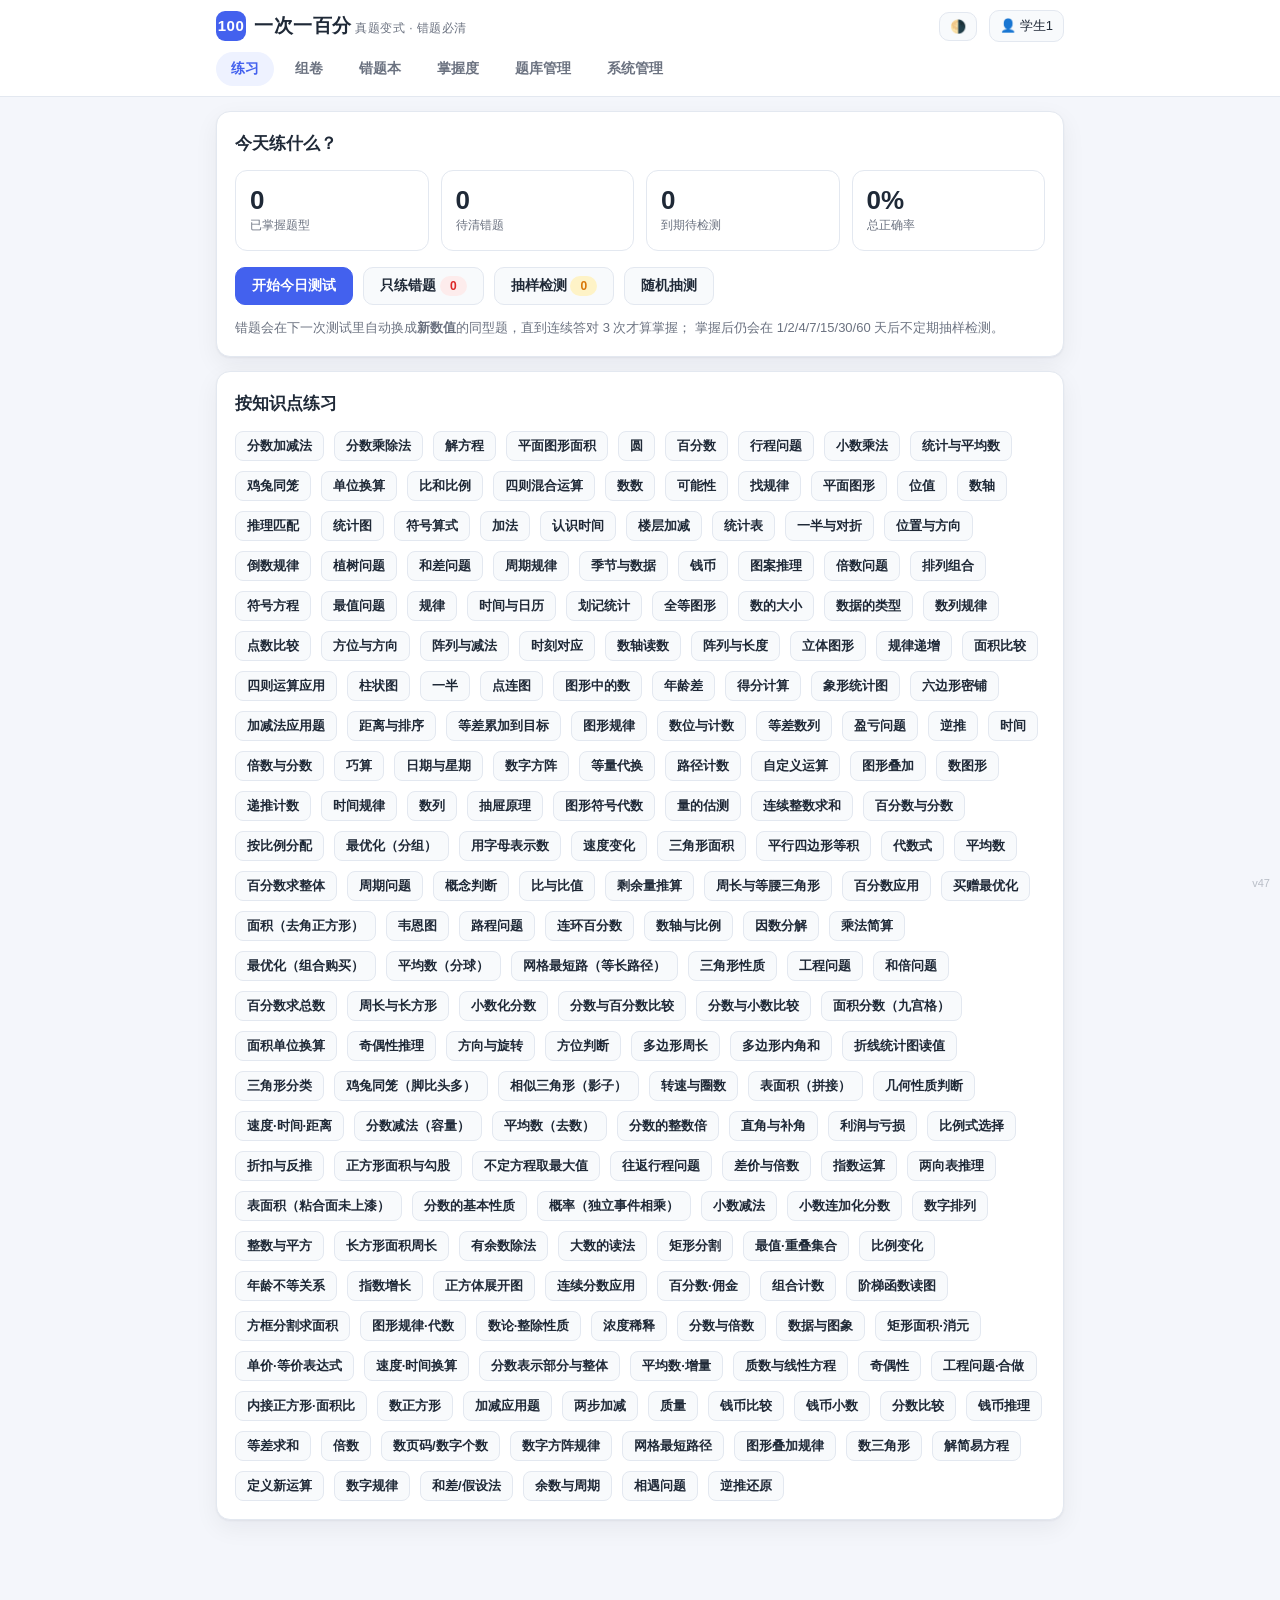
==== commit da76dded: "重复的葡萄天平题只保留 2025 Paper A Q16；错题集锦题号顺延为 Q1–Q40；天平果子落在托盘上、砝码数字改固定字号" ====
--- a/index.html
+++ b/index.html
@@ -316,7 +316,7 @@
 <div class="toast" id="toast" data-page-node-id="UIgf4ShTftoxqVIb9JumWT"></div>
 
 <script src="assets/js/expr.js?v=27"></script>
-<script src="assets/js/diagrams.js?v=41"></script>
+<script src="assets/js/diagrams.js?v=43"></script>
 <script src="assets/js/generator.js?v=29"></script>
 <script src="assets/js/grader.js?v=27"></script>
 <script src="assets/js/sync.js?v=29"></script>
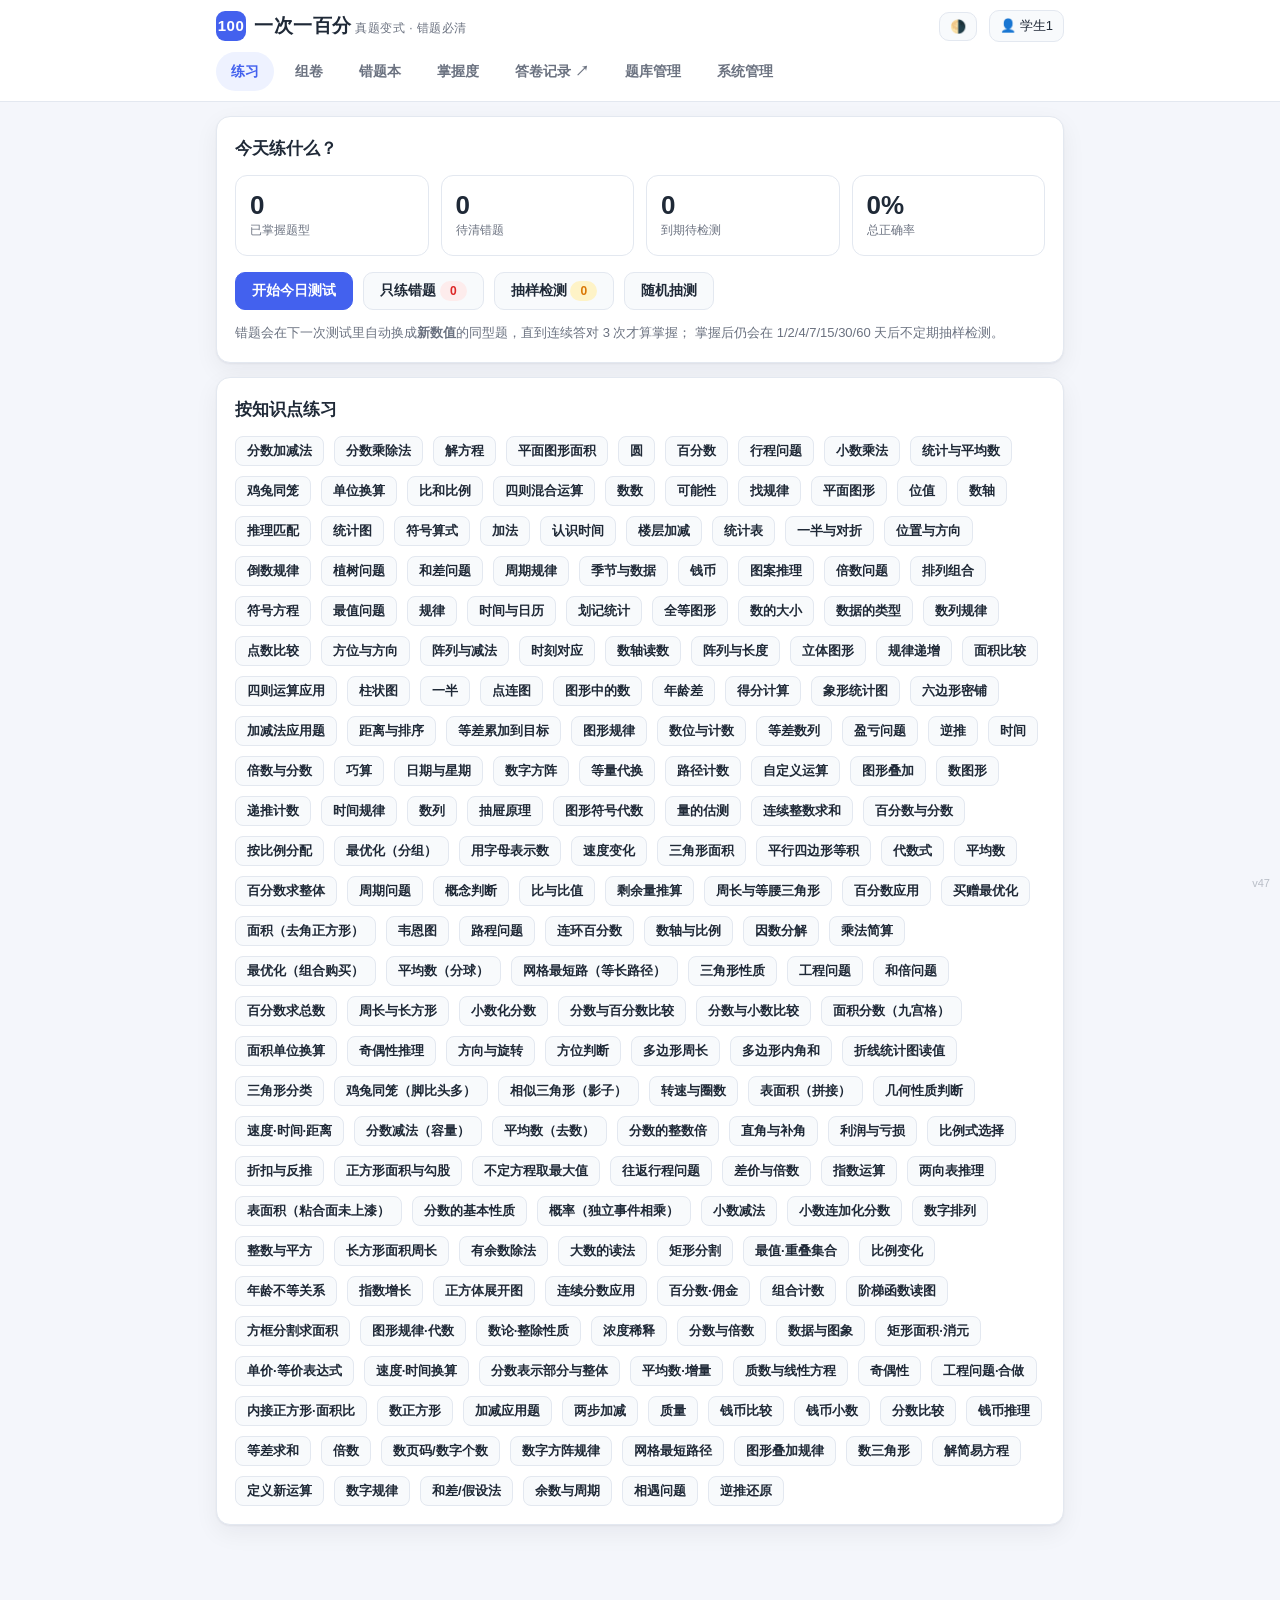
==== commit cce49e1c: "顶部导航新增答卷记录入口（新标签页打开）" ====
--- a/index.html
+++ b/index.html
@@ -5,7 +5,7 @@
 <meta name="viewport" content="width=device-width, initial-scale=1" data-page-node-id="YOiYPAlVfN2AuKU7HvdbRI">
 <title>一次一百分 · 智能练习</title>
 <meta name="description" content="真题变式练习：一次一百分，错题自动重练直到完全掌握。" data-page-node-id="g5okAhanJenkZotijUiutE">
-<link rel="stylesheet" href="assets/css/style.css?v=34" data-page-node-id="YsWtZzuzABH3sjCBwD4jFR">
+<link rel="stylesheet" href="assets/css/style.css?v=35" data-page-node-id="YsWtZzuzABH3sjCBwD4jFR">
 </head>
 <body data-page-node-id="ZJjBfzddzUbADtt2NuPFm4">
 
@@ -24,6 +24,7 @@
     <button data-view="paper" data-page-node-id="KLvVzvA29HlvICYXSxRNs1">组卷</button>
     <button data-view="wrong" data-page-node-id="2GCSQhviK67BzfWZl4ogIC">错题本</button>
     <button data-view="stats" data-page-node-id="UF7jD5fe1dqdH1Wpp1zEve">掌握度</button>
+    <a href="reports/answer-records-43bgr.html" target="_blank" rel="noopener" title="在新标签页打开答卷记录">答卷记录 ↗</a>
     <button data-view="bank" data-page-node-id="bdircwwhSMgdLtBZvHGuYk">题库管理</button>
     <button data-view="manage" data-page-node-id="mgNsysConsoLe0">系统管理</button>
   </nav>
@@ -316,8 +317,8 @@
 <div class="toast" id="toast" data-page-node-id="UIgf4ShTftoxqVIb9JumWT"></div>
 
 <script src="assets/js/expr.js?v=27"></script>
-<script src="assets/js/diagrams.js?v=43"></script>
-<script src="assets/js/generator.js?v=29"></script>
+<script src="assets/js/diagrams.js?v=48"></script>
+<script src="assets/js/generator.js?v=30"></script>
 <script src="assets/js/grader.js?v=27"></script>
 <script src="assets/js/sync.js?v=29"></script>
 <script src="assets/js/papers.js?v=1"></script>
--- a/assets/css/style.css
+++ b/assets/css/style.css
@@ -68,11 +68,12 @@
 .icon-btn:hover { border-color: var(--brand); }
 
 nav.tabs { max-width: 880px; margin: 0 auto; padding: 0 16px 10px; display: flex; gap: 6px; flex-wrap: wrap; }
-nav.tabs button {
+nav.tabs button, nav.tabs a {
   border: 1px solid transparent; background: transparent; color: var(--muted);
   padding: 7px 14px; border-radius: 999px; cursor: pointer; font-size: 14px; font-weight: 600;
-}
-nav.tabs button:hover { color: var(--text); }
+  text-decoration: none; display: inline-block;
+}
+nav.tabs button:hover, nav.tabs a:hover { color: var(--text); }
 nav.tabs button.active { background: var(--brand-soft); color: var(--brand); border-color: transparent; }
 
 /* ---------- Cards ---------- */
